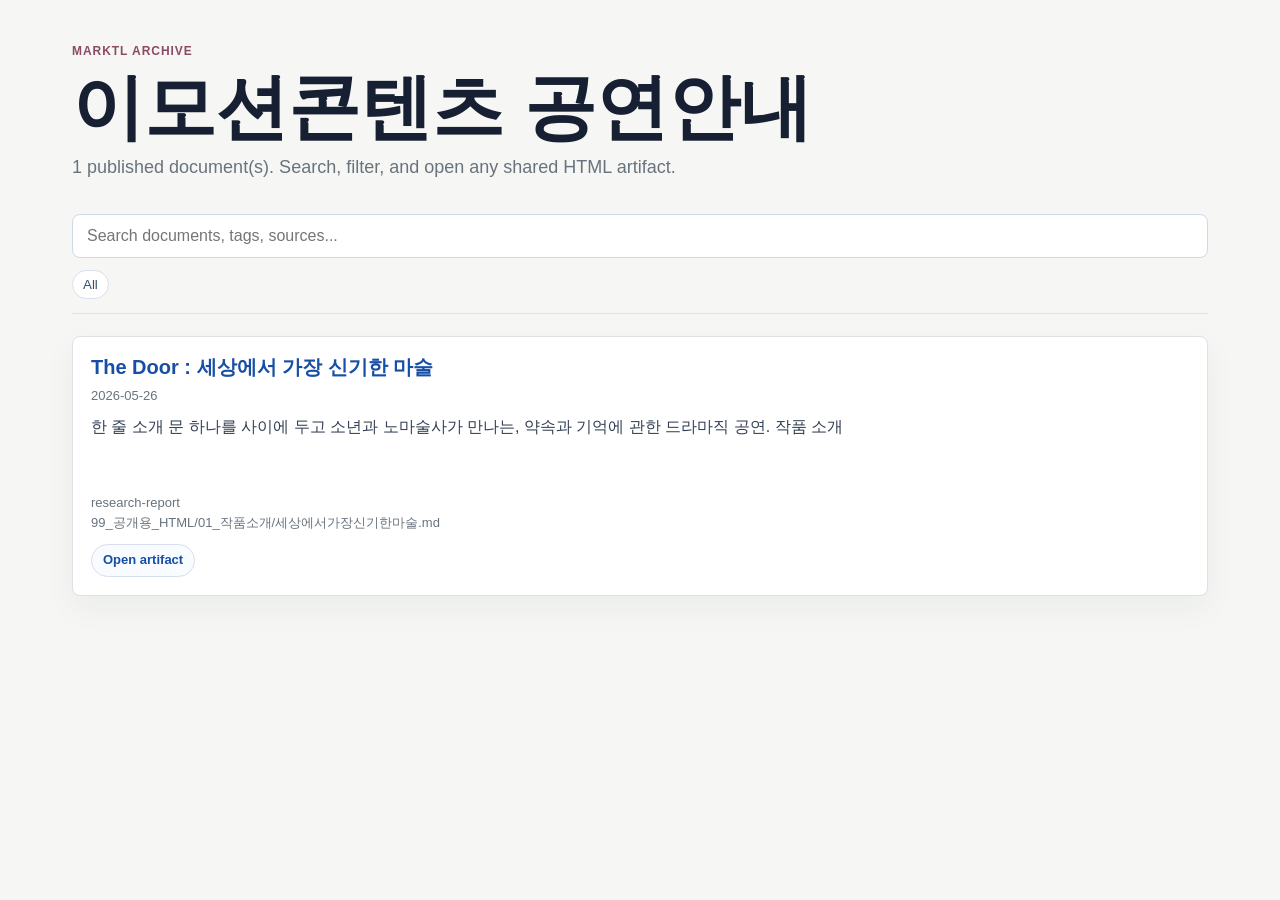
==== index.html @ 520c9d27 "Publish MarkTL export index.html" ====
<!doctype html>
<html lang="en">
<head>
<meta charset="utf-8">
<meta name="viewport" content="width=device-width, initial-scale=1">
<title>이모션콘텐츠 공연안내</title>
<style>
*{box-sizing:border-box}
body{font-family:-apple-system,BlinkMacSystemFont,"Segoe UI",sans-serif;margin:0;background:#f6f7f4;color:#172033;overflow-x:hidden}
main{max-width:1180px;margin:0 auto;padding:44px 22px 72px}
.hero{display:grid;gap:14px;margin-bottom:22px}.eyebrow{color:#8a4b64;font-weight:800;text-transform:uppercase;font-size:12px;letter-spacing:.08em}
h1{font-size:clamp(34px,6vw,72px);line-height:.98;margin:0;overflow-wrap:anywhere}.meta{color:#68737d;margin:0;font-size:18px}
.toolbar{position:sticky;top:0;z-index:2;display:grid;gap:12px;background:rgba(246,247,244,.94);backdrop-filter:blur(12px);border-bottom:1px solid #dde2e6;padding:14px 0;margin-bottom:22px}
.toolbar input{width:100%;border:1px solid #cfd8e5;border-radius:8px;padding:12px 14px;font-size:16px;background:#fff;color:#172033}
.tagbar{display:flex;flex-wrap:wrap;gap:8px;max-height:96px;overflow:auto}.tagbar button,.tags button{border:1px solid #d6dfeb;background:#fff;color:#33506d;border-radius:999px;padding:6px 10px;cursor:pointer;max-width:100%;overflow:hidden;text-overflow:ellipsis;white-space:nowrap}.tagbar button.active,.tags button:hover{background:#174ea6;color:#fff}
.grid{display:grid;grid-template-columns:repeat(auto-fit,minmax(min(320px,100%),1fr));gap:16px;align-items:stretch}
.item{display:flex;min-width:0;min-height:260px;flex-direction:column;gap:12px;background:#fff;border:1px solid #dde2e6;border-radius:8px;padding:18px;box-shadow:0 12px 32px rgba(23,32,51,.05);overflow:hidden}
.item-top{display:grid;gap:8px}.item a{color:#174ea6;font-size:20px;font-weight:800;line-height:1.25;text-decoration:none;overflow-wrap:anywhere}.item a:hover{text-decoration:underline}
.item-top span,.item-meta{color:#68737d;font-size:13px}.item p{color:#344054;line-height:1.55;margin:0;display:-webkit-box;-webkit-line-clamp:4;-webkit-box-orient:vertical;overflow:hidden;overflow-wrap:anywhere}.item-meta{display:grid;gap:4px;margin-top:auto;overflow-wrap:anywhere}.tags{display:flex;flex-wrap:wrap;gap:6px;max-height:78px;overflow:hidden}
.open-link{align-self:flex-start;border:1px solid #d6dfeb;border-radius:999px;padding:7px 11px;background:#f8fbff;font-size:13px!important;font-weight:800!important}
.empty{background:#fff;border:1px dashed #cfd8e5;border-radius:8px;padding:24px;color:#68737d}
@media(max-width:640px){main{padding:28px 14px 56px}.toolbar{position:static}.item{min-height:auto}}
</style>
</head>
<body><main>
<section class="hero"><div class="eyebrow">MarkTL Archive</div><h1>이모션콘텐츠 공연안내</h1><p class="meta"><span id="count">1</span> published document(s). Search, filter, and open any shared HTML artifact.</p></section>
<section class="toolbar" aria-label="Archive controls"><input id="search" type="search" placeholder="Search documents, tags, sources..." aria-label="Search documents"><div class="tagbar"><button type="button" data-tag="">All</button></div></section>
<section class="grid" id="items"><article class="item" data-search="the door : 세상에서 가장 신기한 마술 세상에서가장신기한마술 한 줄 소개 문 하나를 사이에 두고 소년과 노마술사가 만나는, 약속과 기억에 관한 드라마직 공연. 작품 소개 99_공개용_html/01_작품소개/세상에서가장신기한마술.md research-report" data-tags="">
<div class="item-top"><a href="https://showartist.github.io/emotioncontents-pages/ (/s/w2xf23/">The Door : 세상에서 가장 신기한 마술</a><span>2026-05-26</span></div>
<p>한 줄 소개 문 하나를 사이에 두고 소년과 노마술사가 만나는, 약속과 기억에 관한 드라마직 공연. 작품 소개</p>
<div class="item-meta"><span>research-report</span><span>99_공개용_HTML/01_작품소개/세상에서가장신기한마술.md</span></div>

<a class="open-link" href="https://showartist.github.io/emotioncontents-pages/ (/s/w2xf23/">Open artifact</a>
</article></section>
</main>
<script>
const search = document.getElementById('search');
const count = document.getElementById('count');
const cards = [...document.querySelectorAll('.item')];
let activeTag = '';
function applyFilters(){
  const query = (search.value || '').trim().toLowerCase();
  let visible = 0;
  for (const card of cards) {
    const matchesQuery = !query || card.dataset.search.includes(query);
    const matchesTag = !activeTag || (' ' + card.dataset.tags + ' ').includes(' ' + activeTag + ' ');
    const show = matchesQuery && matchesTag;
    card.hidden = !show;
    if (show) visible++;
  }
  count.textContent = String(visible);
}
document.querySelectorAll('[data-tag]').forEach((button) => {
  button.addEventListener('click', () => {
    activeTag = button.dataset.tag || '';
    document.querySelectorAll('.tagbar [data-tag]').forEach((node) => node.classList.toggle('active', node.dataset.tag === activeTag));
    applyFilters();
  });
});
search.addEventListener('input', applyFilters);
applyFilters();
</script>
</body>
</html>
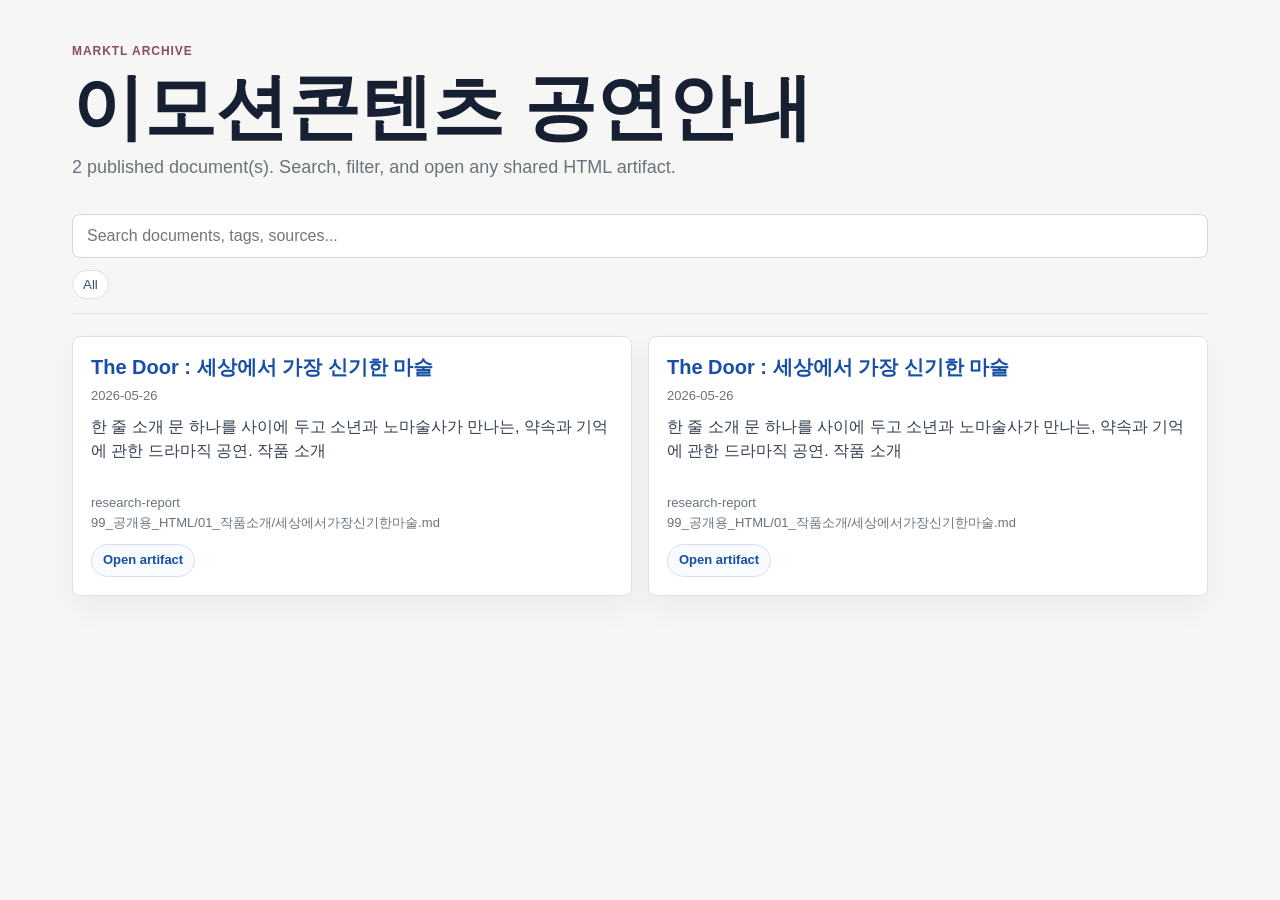
==== commit fa8b4328: "Publish MarkTL export index.html" ====
--- a/index.html
+++ b/index.html
@@ -23,9 +23,16 @@
 </style>
 </head>
 <body><main>
-<section class="hero"><div class="eyebrow">MarkTL Archive</div><h1>이모션콘텐츠 공연안내</h1><p class="meta"><span id="count">1</span> published document(s). Search, filter, and open any shared HTML artifact.</p></section>
+<section class="hero"><div class="eyebrow">MarkTL Archive</div><h1>이모션콘텐츠 공연안내</h1><p class="meta"><span id="count">2</span> published document(s). Search, filter, and open any shared HTML artifact.</p></section>
 <section class="toolbar" aria-label="Archive controls"><input id="search" type="search" placeholder="Search documents, tags, sources..." aria-label="Search documents"><div class="tagbar"><button type="button" data-tag="">All</button></div></section>
 <section class="grid" id="items"><article class="item" data-search="the door : 세상에서 가장 신기한 마술 세상에서가장신기한마술 한 줄 소개 문 하나를 사이에 두고 소년과 노마술사가 만나는, 약속과 기억에 관한 드라마직 공연. 작품 소개 99_공개용_html/01_작품소개/세상에서가장신기한마술.md research-report" data-tags="">
+<div class="item-top"><a href="https://showartist.github.io/emotioncontents-pages/ (/s/w2xf23/">The Door : 세상에서 가장 신기한 마술</a><span>2026-05-26</span></div>
+<p>한 줄 소개 문 하나를 사이에 두고 소년과 노마술사가 만나는, 약속과 기억에 관한 드라마직 공연. 작품 소개</p>
+<div class="item-meta"><span>research-report</span><span>99_공개용_HTML/01_작품소개/세상에서가장신기한마술.md</span></div>
+
+<a class="open-link" href="https://showartist.github.io/emotioncontents-pages/ (/s/w2xf23/">Open artifact</a>
+</article>
+<article class="item" data-search="the door : 세상에서 가장 신기한 마술 ì¸ìììê°ì¥ì ê¸°íë§ì  한 줄 소개 문 하나를 사이에 두고 소년과 노마술사가 만나는, 약속과 기억에 관한 드라마직 공연. 작품 소개 99_공개용_html/01_작품소개/세상에서가장신기한마술.md research-report" data-tags="">
 <div class="item-top"><a href="https://showartist.github.io/emotioncontents-pages/ (/s/w2xf23/">The Door : 세상에서 가장 신기한 마술</a><span>2026-05-26</span></div>
 <p>한 줄 소개 문 하나를 사이에 두고 소년과 노마술사가 만나는, 약속과 기억에 관한 드라마직 공연. 작품 소개</p>
 <div class="item-meta"><span>research-report</span><span>99_공개용_HTML/01_작품소개/세상에서가장신기한마술.md</span></div>
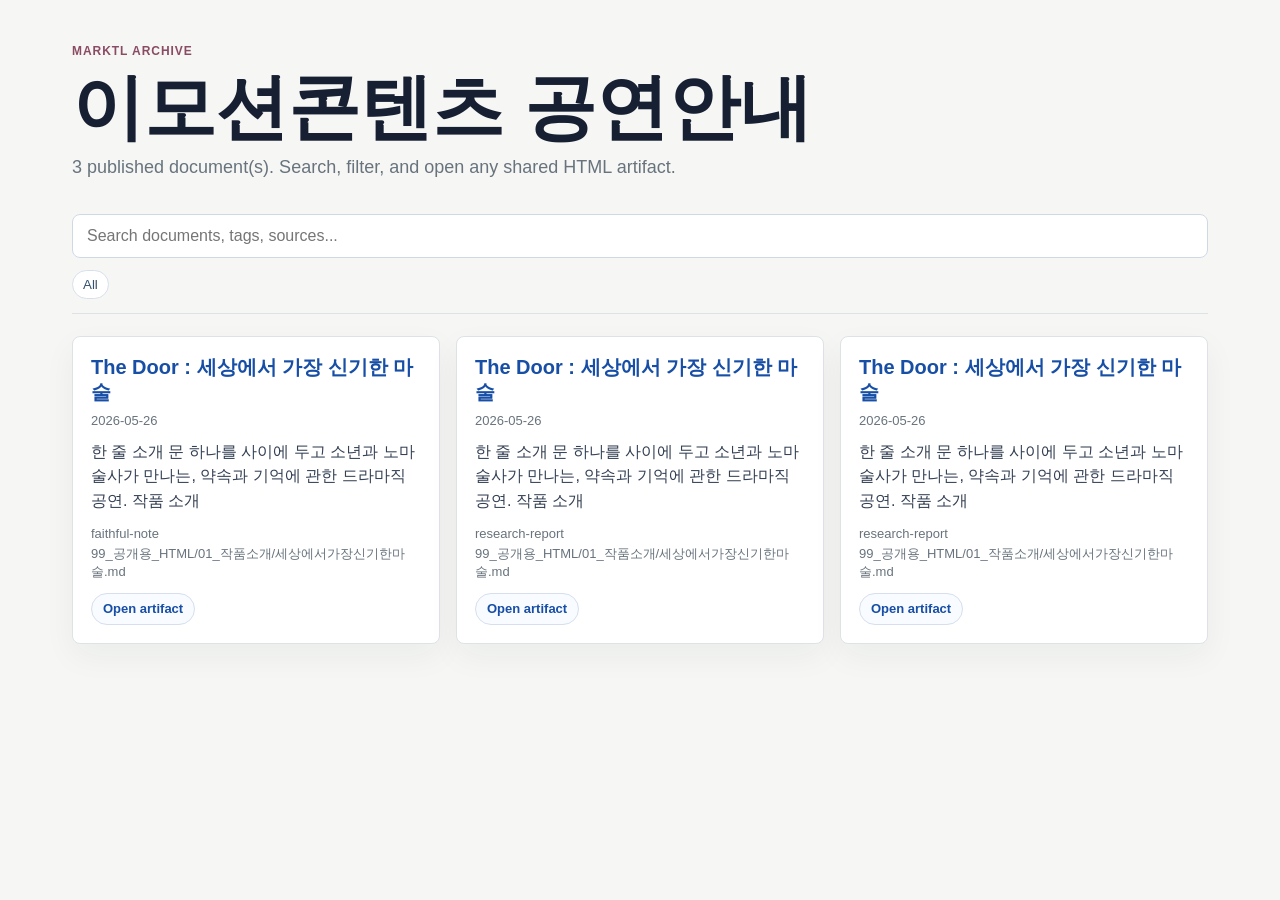
==== commit 10f5f57c: "Publish MarkTL export index.html" ====
--- a/index.html
+++ b/index.html
@@ -23,16 +23,23 @@
 </style>
 </head>
 <body><main>
-<section class="hero"><div class="eyebrow">MarkTL Archive</div><h1>이모션콘텐츠 공연안내</h1><p class="meta"><span id="count">2</span> published document(s). Search, filter, and open any shared HTML artifact.</p></section>
+<section class="hero"><div class="eyebrow">MarkTL Archive</div><h1>이모션콘텐츠 공연안내</h1><p class="meta"><span id="count">3</span> published document(s). Search, filter, and open any shared HTML artifact.</p></section>
 <section class="toolbar" aria-label="Archive controls"><input id="search" type="search" placeholder="Search documents, tags, sources..." aria-label="Search documents"><div class="tagbar"><button type="button" data-tag="">All</button></div></section>
-<section class="grid" id="items"><article class="item" data-search="the door : 세상에서 가장 신기한 마술 세상에서가장신기한마술 한 줄 소개 문 하나를 사이에 두고 소년과 노마술사가 만나는, 약속과 기억에 관한 드라마직 공연. 작품 소개 99_공개용_html/01_작품소개/세상에서가장신기한마술.md research-report" data-tags="">
+<section class="grid" id="items"><article class="item" data-search="the door : 세상에서 가장 신기한 마술 세상에서가장신기한마술 한 줄 소개 문 하나를 사이에 두고 소년과 노마술사가 만나는, 약속과 기억에 관한 드라마직 공연. 작품 소개 99_공개용_html/01_작품소개/세상에서가장신기한마술.md faithful-note" data-tags="">
+<div class="item-top"><a href="https://showartist.github.io/emotioncontents-pages/s/w2xf23/">The Door : 세상에서 가장 신기한 마술</a><span>2026-05-26</span></div>
+<p>한 줄 소개 문 하나를 사이에 두고 소년과 노마술사가 만나는, 약속과 기억에 관한 드라마직 공연. 작품 소개</p>
+<div class="item-meta"><span>faithful-note</span><span>99_공개용_HTML/01_작품소개/세상에서가장신기한마술.md</span></div>
+
+<a class="open-link" href="https://showartist.github.io/emotioncontents-pages/s/w2xf23/">Open artifact</a>
+</article>
+<article class="item" data-search="the door : 세상에서 가장 신기한 마술 ì¸ìììê°ì¥ì ê¸°íë§ì  한 줄 소개 문 하나를 사이에 두고 소년과 노마술사가 만나는, 약속과 기억에 관한 드라마직 공연. 작품 소개 99_공개용_html/01_작품소개/세상에서가장신기한마술.md research-report" data-tags="">
 <div class="item-top"><a href="https://showartist.github.io/emotioncontents-pages/ (/s/w2xf23/">The Door : 세상에서 가장 신기한 마술</a><span>2026-05-26</span></div>
 <p>한 줄 소개 문 하나를 사이에 두고 소년과 노마술사가 만나는, 약속과 기억에 관한 드라마직 공연. 작품 소개</p>
 <div class="item-meta"><span>research-report</span><span>99_공개용_HTML/01_작품소개/세상에서가장신기한마술.md</span></div>
 
 <a class="open-link" href="https://showartist.github.io/emotioncontents-pages/ (/s/w2xf23/">Open artifact</a>
 </article>
-<article class="item" data-search="the door : 세상에서 가장 신기한 마술 ì¸ìììê°ì¥ì ê¸°íë§ì  한 줄 소개 문 하나를 사이에 두고 소년과 노마술사가 만나는, 약속과 기억에 관한 드라마직 공연. 작품 소개 99_공개용_html/01_작품소개/세상에서가장신기한마술.md research-report" data-tags="">
+<article class="item" data-search="the door : 세상에서 가장 신기한 마술 ã¬ââ¸ã¬ââã¬ââã¬ââãªâ°âã¬ââ¥ã¬ââ ãªâ¸â°ã­ââã«â§âã¬ââ  한 줄 소개 문 하나를 사이에 두고 소년과 노마술사가 만나는, 약속과 기억에 관한 드라마직 공연. 작품 소개 99_공개용_html/01_작품소개/세상에서가장신기한마술.md research-report" data-tags="">
 <div class="item-top"><a href="https://showartist.github.io/emotioncontents-pages/ (/s/w2xf23/">The Door : 세상에서 가장 신기한 마술</a><span>2026-05-26</span></div>
 <p>한 줄 소개 문 하나를 사이에 두고 소년과 노마술사가 만나는, 약속과 기억에 관한 드라마직 공연. 작품 소개</p>
 <div class="item-meta"><span>research-report</span><span>99_공개용_HTML/01_작품소개/세상에서가장신기한마술.md</span></div>
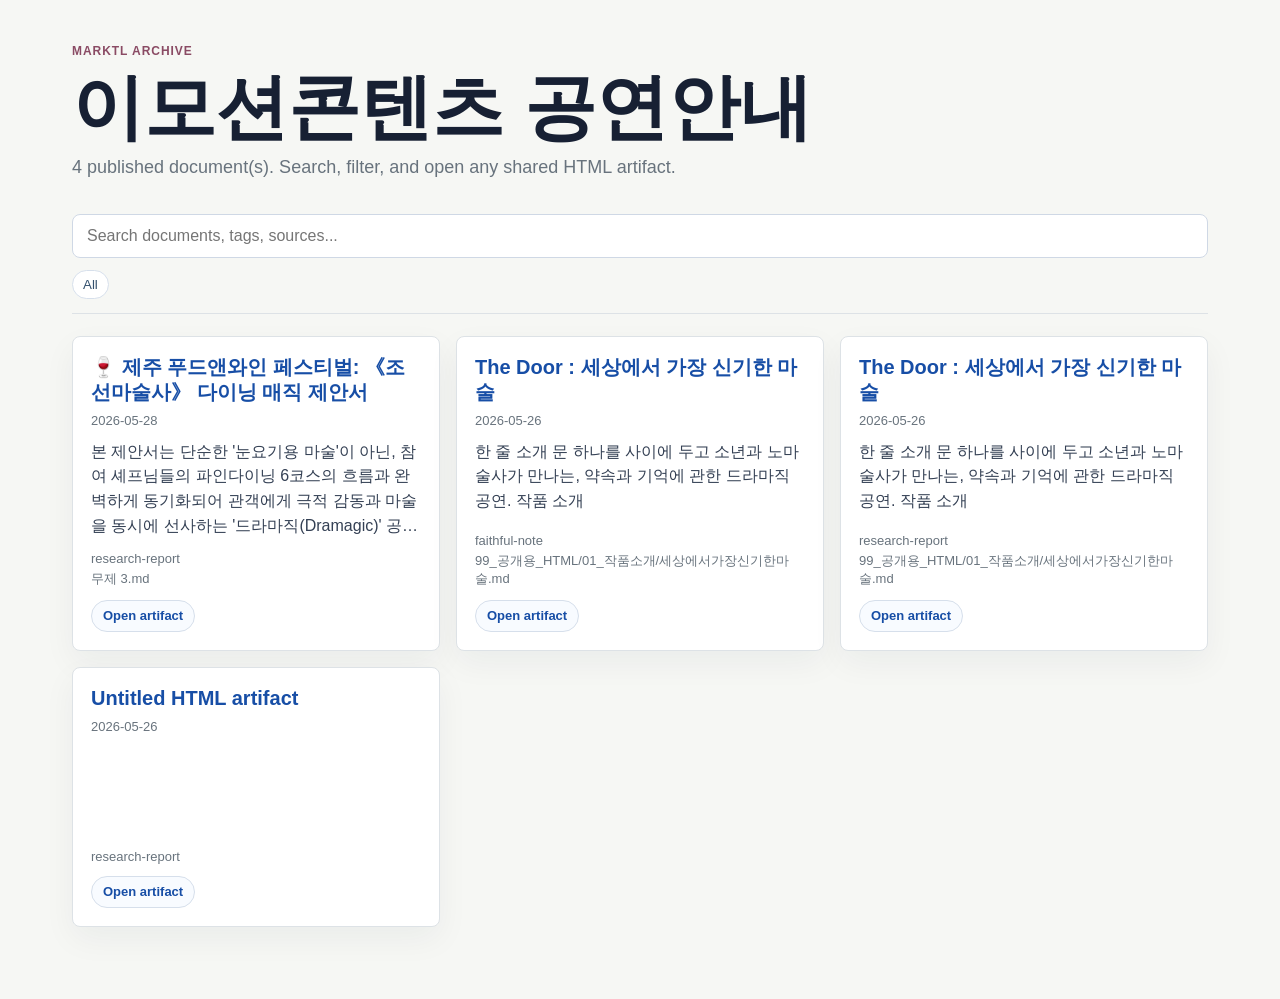
==== commit 1880141b: "Publish MarkTL export index.html" ====
--- a/index.html
+++ b/index.html
@@ -23,26 +23,33 @@
 </style>
 </head>
 <body><main>
-<section class="hero"><div class="eyebrow">MarkTL Archive</div><h1>이모션콘텐츠 공연안내</h1><p class="meta"><span id="count">3</span> published document(s). Search, filter, and open any shared HTML artifact.</p></section>
+<section class="hero"><div class="eyebrow">MarkTL Archive</div><h1>이모션콘텐츠 공연안내</h1><p class="meta"><span id="count">4</span> published document(s). Search, filter, and open any shared HTML artifact.</p></section>
 <section class="toolbar" aria-label="Archive controls"><input id="search" type="search" placeholder="Search documents, tags, sources..." aria-label="Search documents"><div class="tagbar"><button type="button" data-tag="">All</button></div></section>
-<section class="grid" id="items"><article class="item" data-search="the door : 세상에서 가장 신기한 마술 세상에서가장신기한마술 한 줄 소개 문 하나를 사이에 두고 소년과 노마술사가 만나는, 약속과 기억에 관한 드라마직 공연. 작품 소개 99_공개용_html/01_작품소개/세상에서가장신기한마술.md faithful-note" data-tags="">
+<section class="grid" id="items"><article class="item" data-search="🍷 제주 푸드앤와인 페스티벌: 《조선마술사》 다이닝 매직 제안서 무제-3 본 제안서는 단순한 &#39;눈요기용 마술&#39;이 아닌, 참여 셰프님들의 파인다이닝 6코스의 흐름과 완벽하게 동기화되어 관객에게 극적 감동과 마술을 동시에 선사하는 &#39;드라마직(dramagic)&#39; 공연 기획안입니다. 1. 기획 의도: 식사를 방해하지 않는 완벽한 서사 구조 고급 다이닝 행사에서 마술 공연은 자칫 식사의 흐름을 끊거나 무제 3.md research-report" data-tags="">
+<div class="item-top"><a href="https://showartist.github.io/emotioncontents-pages/s/qbv37t/">🍷 제주 푸드앤와인 페스티벌: 《조선마술사》 다이닝 매직 제안서</a><span>2026-05-28</span></div>
+<p>본 제안서는 단순한 &#39;눈요기용 마술&#39;이 아닌, 참여 셰프님들의 파인다이닝 6코스의 흐름과 완벽하게 동기화되어 관객에게 극적 감동과 마술을 동시에 선사하는 &#39;드라마직(Dramagic)&#39; 공연 기획안입니다. 1. 기획 의도: 식사를 방해하지 않는 완벽한 서사 구조 고급 다이닝 행사에서 마술 공연은 자칫 식사의 흐름을 끊거나</p>
+<div class="item-meta"><span>research-report</span><span>무제 3.md</span></div>
+
+<a class="open-link" href="https://showartist.github.io/emotioncontents-pages/s/qbv37t/">Open artifact</a>
+</article>
+<article class="item" data-search="the door : 세상에서 가장 신기한 마술 ì¸ìììê°ì¥ì ê¸°íë§ì  한 줄 소개 문 하나를 사이에 두고 소년과 노마술사가 만나는, 약속과 기억에 관한 드라마직 공연. 작품 소개 99_공개용_html/01_작품소개/세상에서가장신기한마술.md faithful-note" data-tags="">
 <div class="item-top"><a href="https://showartist.github.io/emotioncontents-pages/s/w2xf23/">The Door : 세상에서 가장 신기한 마술</a><span>2026-05-26</span></div>
 <p>한 줄 소개 문 하나를 사이에 두고 소년과 노마술사가 만나는, 약속과 기억에 관한 드라마직 공연. 작품 소개</p>
 <div class="item-meta"><span>faithful-note</span><span>99_공개용_HTML/01_작품소개/세상에서가장신기한마술.md</span></div>
 
 <a class="open-link" href="https://showartist.github.io/emotioncontents-pages/s/w2xf23/">Open artifact</a>
 </article>
-<article class="item" data-search="the door : 세상에서 가장 신기한 마술 ì¸ìììê°ì¥ì ê¸°íë§ì  한 줄 소개 문 하나를 사이에 두고 소년과 노마술사가 만나는, 약속과 기억에 관한 드라마직 공연. 작품 소개 99_공개용_html/01_작품소개/세상에서가장신기한마술.md research-report" data-tags="">
+<article class="item" data-search="the door : 세상에서 가장 신기한 마술 ã¬ââ¸ã¬ââã¬ââã¬ââãªâ°âã¬ââ¥ã¬ââ ãªâ¸â°ã­ââã«â§âã¬ââ  한 줄 소개 문 하나를 사이에 두고 소년과 노마술사가 만나는, 약속과 기억에 관한 드라마직 공연. 작품 소개 99_공개용_html/01_작품소개/세상에서가장신기한마술.md research-report" data-tags="">
 <div class="item-top"><a href="https://showartist.github.io/emotioncontents-pages/ (/s/w2xf23/">The Door : 세상에서 가장 신기한 마술</a><span>2026-05-26</span></div>
 <p>한 줄 소개 문 하나를 사이에 두고 소년과 노마술사가 만나는, 약속과 기억에 관한 드라마직 공연. 작품 소개</p>
 <div class="item-meta"><span>research-report</span><span>99_공개용_HTML/01_작품소개/세상에서가장신기한마술.md</span></div>
 
 <a class="open-link" href="https://showartist.github.io/emotioncontents-pages/ (/s/w2xf23/">Open artifact</a>
 </article>
-<article class="item" data-search="the door : 세상에서 가장 신기한 마술 ã¬ââ¸ã¬ââã¬ââã¬ââãªâ°âã¬ââ¥ã¬ââ ãªâ¸â°ã­ââã«â§âã¬ââ  한 줄 소개 문 하나를 사이에 두고 소년과 노마술사가 만나는, 약속과 기억에 관한 드라마직 공연. 작품 소개 99_공개용_html/01_작품소개/세상에서가장신기한마술.md research-report" data-tags="">
-<div class="item-top"><a href="https://showartist.github.io/emotioncontents-pages/ (/s/w2xf23/">The Door : 세상에서 가장 신기한 마술</a><span>2026-05-26</span></div>
-<p>한 줄 소개 문 하나를 사이에 두고 소년과 노마술사가 만나는, 약속과 기억에 관한 드라마직 공연. 작품 소개</p>
-<div class="item-meta"><span>research-report</span><span>99_공개용_HTML/01_작품소개/세상에서가장신기한마술.md</span></div>
+<article class="item" data-search="untitled html artifact ãâ¬ãâãâ¸ãâ¬ãâãâãâ¬ãâãâãâ¬ãâãâãâªãâ°ãâãâ¬ãâãâ¥ãâ¬ãâãâ ãâªãâ¸ãâ°ãâ­ãâãâãâ«ãâ§ãâãâ¬ãâãâ  research-report" data-tags="">
+<div class="item-top"><a href="https://showartist.github.io/emotioncontents-pages/ (/s/w2xf23/">Untitled HTML artifact</a><span>2026-05-26</span></div>
+
+<div class="item-meta"><span>research-report</span></div>
 
 <a class="open-link" href="https://showartist.github.io/emotioncontents-pages/ (/s/w2xf23/">Open artifact</a>
 </article></section>
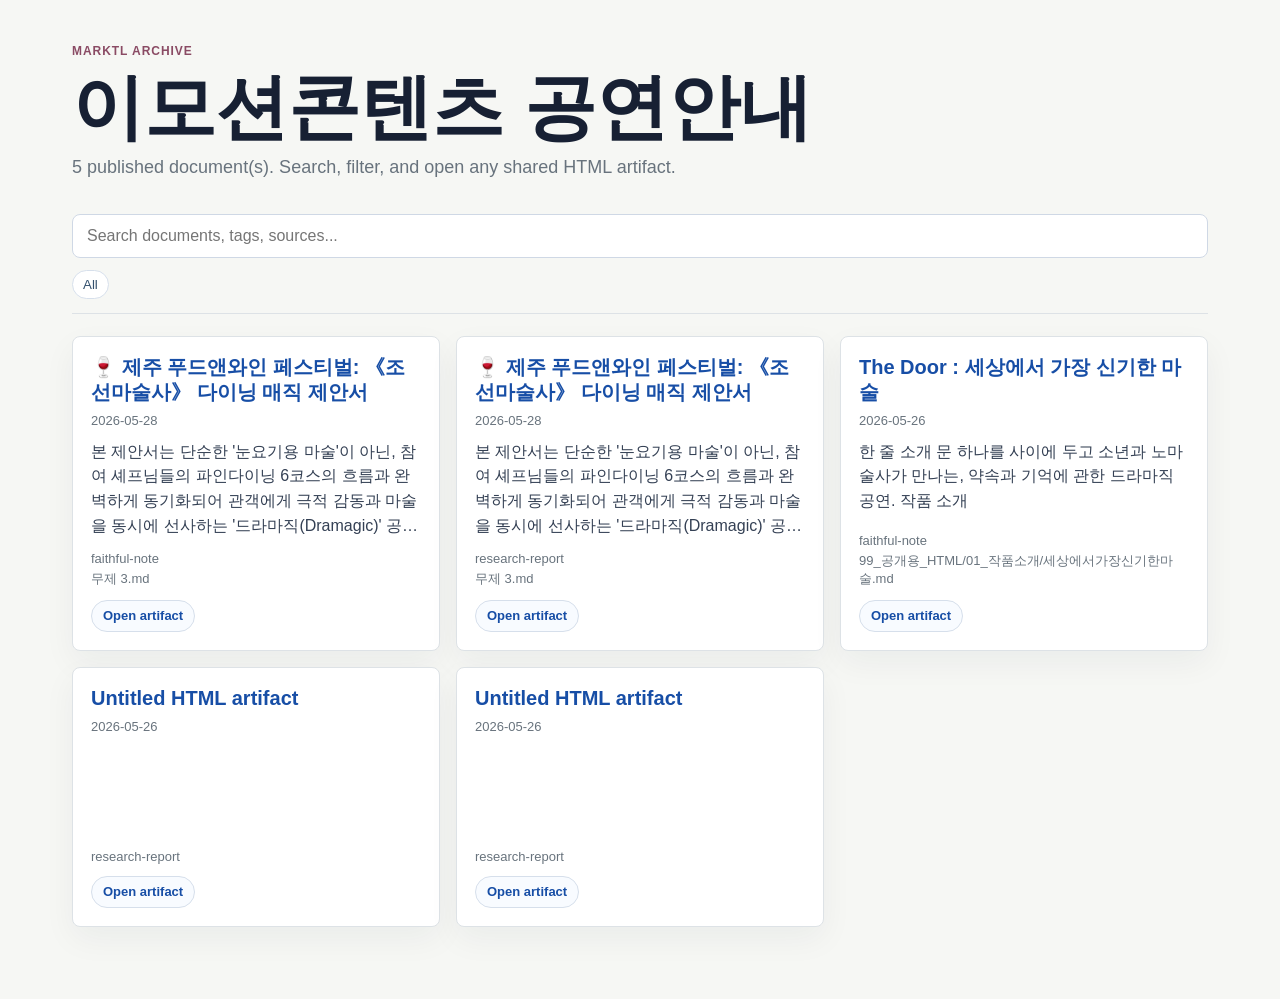
==== commit 4116c2b7: "Publish MarkTL export index.html" ====
--- a/index.html
+++ b/index.html
@@ -23,30 +23,37 @@
 </style>
 </head>
 <body><main>
-<section class="hero"><div class="eyebrow">MarkTL Archive</div><h1>이모션콘텐츠 공연안내</h1><p class="meta"><span id="count">4</span> published document(s). Search, filter, and open any shared HTML artifact.</p></section>
+<section class="hero"><div class="eyebrow">MarkTL Archive</div><h1>이모션콘텐츠 공연안내</h1><p class="meta"><span id="count">5</span> published document(s). Search, filter, and open any shared HTML artifact.</p></section>
 <section class="toolbar" aria-label="Archive controls"><input id="search" type="search" placeholder="Search documents, tags, sources..." aria-label="Search documents"><div class="tagbar"><button type="button" data-tag="">All</button></div></section>
-<section class="grid" id="items"><article class="item" data-search="🍷 제주 푸드앤와인 페스티벌: 《조선마술사》 다이닝 매직 제안서 무제-3 본 제안서는 단순한 &#39;눈요기용 마술&#39;이 아닌, 참여 셰프님들의 파인다이닝 6코스의 흐름과 완벽하게 동기화되어 관객에게 극적 감동과 마술을 동시에 선사하는 &#39;드라마직(dramagic)&#39; 공연 기획안입니다. 1. 기획 의도: 식사를 방해하지 않는 완벽한 서사 구조 고급 다이닝 행사에서 마술 공연은 자칫 식사의 흐름을 끊거나 무제 3.md research-report" data-tags="">
+<section class="grid" id="items"><article class="item" data-search="🍷 제주 푸드앤와인 페스티벌: 《조선마술사》 다이닝 매직 제안서 무제-3 본 제안서는 단순한 &#39;눈요기용 마술&#39;이 아닌, 참여 셰프님들의 파인다이닝 6코스의 흐름과 완벽하게 동기화되어 관객에게 극적 감동과 마술을 동시에 선사하는 &#39;드라마직(dramagic)&#39; 공연 기획안입니다. 1. 기획 의도: 식사를 방해하지 않는 완벽한 서사 구조 고급 다이닝 행사에서 마술 공연은 자칫 식사의 흐름을 끊거나 무제 3.md faithful-note" data-tags="">
+<div class="item-top"><a href="https://showartist.github.io/emotioncontents-pages/s/qbv37t/">🍷 제주 푸드앤와인 페스티벌: 《조선마술사》 다이닝 매직 제안서</a><span>2026-05-28</span></div>
+<p>본 제안서는 단순한 &#39;눈요기용 마술&#39;이 아닌, 참여 셰프님들의 파인다이닝 6코스의 흐름과 완벽하게 동기화되어 관객에게 극적 감동과 마술을 동시에 선사하는 &#39;드라마직(Dramagic)&#39; 공연 기획안입니다. 1. 기획 의도: 식사를 방해하지 않는 완벽한 서사 구조 고급 다이닝 행사에서 마술 공연은 자칫 식사의 흐름을 끊거나</p>
+<div class="item-meta"><span>faithful-note</span><span>무제 3.md</span></div>
+
+<a class="open-link" href="https://showartist.github.io/emotioncontents-pages/s/qbv37t/">Open artifact</a>
+</article>
+<article class="item" data-search="🍷 제주 푸드앤와인 페스티벌: 《조선마술사》 다이닝 매직 제안서 ë¬´ì -3 본 제안서는 단순한 &#39;눈요기용 마술&#39;이 아닌, 참여 셰프님들의 파인다이닝 6코스의 흐름과 완벽하게 동기화되어 관객에게 극적 감동과 마술을 동시에 선사하는 &#39;드라마직(dramagic)&#39; 공연 기획안입니다. 1. 기획 의도: 식사를 방해하지 않는 완벽한 서사 구조 고급 다이닝 행사에서 마술 공연은 자칫 식사의 흐름을 끊거나 무제 3.md research-report" data-tags="">
 <div class="item-top"><a href="https://showartist.github.io/emotioncontents-pages/s/qbv37t/">🍷 제주 푸드앤와인 페스티벌: 《조선마술사》 다이닝 매직 제안서</a><span>2026-05-28</span></div>
 <p>본 제안서는 단순한 &#39;눈요기용 마술&#39;이 아닌, 참여 셰프님들의 파인다이닝 6코스의 흐름과 완벽하게 동기화되어 관객에게 극적 감동과 마술을 동시에 선사하는 &#39;드라마직(Dramagic)&#39; 공연 기획안입니다. 1. 기획 의도: 식사를 방해하지 않는 완벽한 서사 구조 고급 다이닝 행사에서 마술 공연은 자칫 식사의 흐름을 끊거나</p>
 <div class="item-meta"><span>research-report</span><span>무제 3.md</span></div>
 
 <a class="open-link" href="https://showartist.github.io/emotioncontents-pages/s/qbv37t/">Open artifact</a>
 </article>
-<article class="item" data-search="the door : 세상에서 가장 신기한 마술 ì¸ìììê°ì¥ì ê¸°íë§ì  한 줄 소개 문 하나를 사이에 두고 소년과 노마술사가 만나는, 약속과 기억에 관한 드라마직 공연. 작품 소개 99_공개용_html/01_작품소개/세상에서가장신기한마술.md faithful-note" data-tags="">
+<article class="item" data-search="the door : 세상에서 가장 신기한 마술 ã¬ââ¸ã¬ââã¬ââã¬ââãªâ°âã¬ââ¥ã¬ââ ãªâ¸â°ã­ââã«â§âã¬ââ  한 줄 소개 문 하나를 사이에 두고 소년과 노마술사가 만나는, 약속과 기억에 관한 드라마직 공연. 작품 소개 99_공개용_html/01_작품소개/세상에서가장신기한마술.md faithful-note" data-tags="">
 <div class="item-top"><a href="https://showartist.github.io/emotioncontents-pages/s/w2xf23/">The Door : 세상에서 가장 신기한 마술</a><span>2026-05-26</span></div>
 <p>한 줄 소개 문 하나를 사이에 두고 소년과 노마술사가 만나는, 약속과 기억에 관한 드라마직 공연. 작품 소개</p>
 <div class="item-meta"><span>faithful-note</span><span>99_공개용_HTML/01_작품소개/세상에서가장신기한마술.md</span></div>
 
 <a class="open-link" href="https://showartist.github.io/emotioncontents-pages/s/w2xf23/">Open artifact</a>
 </article>
-<article class="item" data-search="the door : 세상에서 가장 신기한 마술 ã¬ââ¸ã¬ââã¬ââã¬ââãªâ°âã¬ââ¥ã¬ââ ãªâ¸â°ã­ââã«â§âã¬ââ  한 줄 소개 문 하나를 사이에 두고 소년과 노마술사가 만나는, 약속과 기억에 관한 드라마직 공연. 작품 소개 99_공개용_html/01_작품소개/세상에서가장신기한마술.md research-report" data-tags="">
-<div class="item-top"><a href="https://showartist.github.io/emotioncontents-pages/ (/s/w2xf23/">The Door : 세상에서 가장 신기한 마술</a><span>2026-05-26</span></div>
-<p>한 줄 소개 문 하나를 사이에 두고 소년과 노마술사가 만나는, 약속과 기억에 관한 드라마직 공연. 작품 소개</p>
-<div class="item-meta"><span>research-report</span><span>99_공개용_HTML/01_작품소개/세상에서가장신기한마술.md</span></div>
+<article class="item" data-search="untitled html artifact ãâ¬ãâãâ¸ãâ¬ãâãâãâ¬ãâãâãâ¬ãâãâãâªãâ°ãâãâ¬ãâãâ¥ãâ¬ãâãâ ãâªãâ¸ãâ°ãâ­ãâãâãâ«ãâ§ãâãâ¬ãâãâ  research-report" data-tags="">
+<div class="item-top"><a href="https://showartist.github.io/emotioncontents-pages/ (/s/w2xf23/">Untitled HTML artifact</a><span>2026-05-26</span></div>
+
+<div class="item-meta"><span>research-report</span></div>
 
 <a class="open-link" href="https://showartist.github.io/emotioncontents-pages/ (/s/w2xf23/">Open artifact</a>
 </article>
-<article class="item" data-search="untitled html artifact ãâ¬ãâãâ¸ãâ¬ãâãâãâ¬ãâãâãâ¬ãâãâãâªãâ°ãâãâ¬ãâãâ¥ãâ¬ãâãâ ãâªãâ¸ãâ°ãâ­ãâãâãâ«ãâ§ãâãâ¬ãâãâ  research-report" data-tags="">
+<article class="item" data-search="untitled html artifact ãâãâ¬ãâãâãâãâ¸ãâãâ¬ãâãâãâãâãâãâ¬ãâãâãâãâãâãâ¬ãâãâãâãâãâãâªãâãâ°ãâãâãâãâ¬ãâãâãâãâ¥ãâãâ¬ãâãâãâãâ ãâãâªãâãâ¸ãâãâ°ãâãâ­ãâãâãâãâãâãâ«ãâãâ§ãâãâãâãâ¬ãâãâãâãâ  research-report" data-tags="">
 <div class="item-top"><a href="https://showartist.github.io/emotioncontents-pages/ (/s/w2xf23/">Untitled HTML artifact</a><span>2026-05-26</span></div>
 
 <div class="item-meta"><span>research-report</span></div>
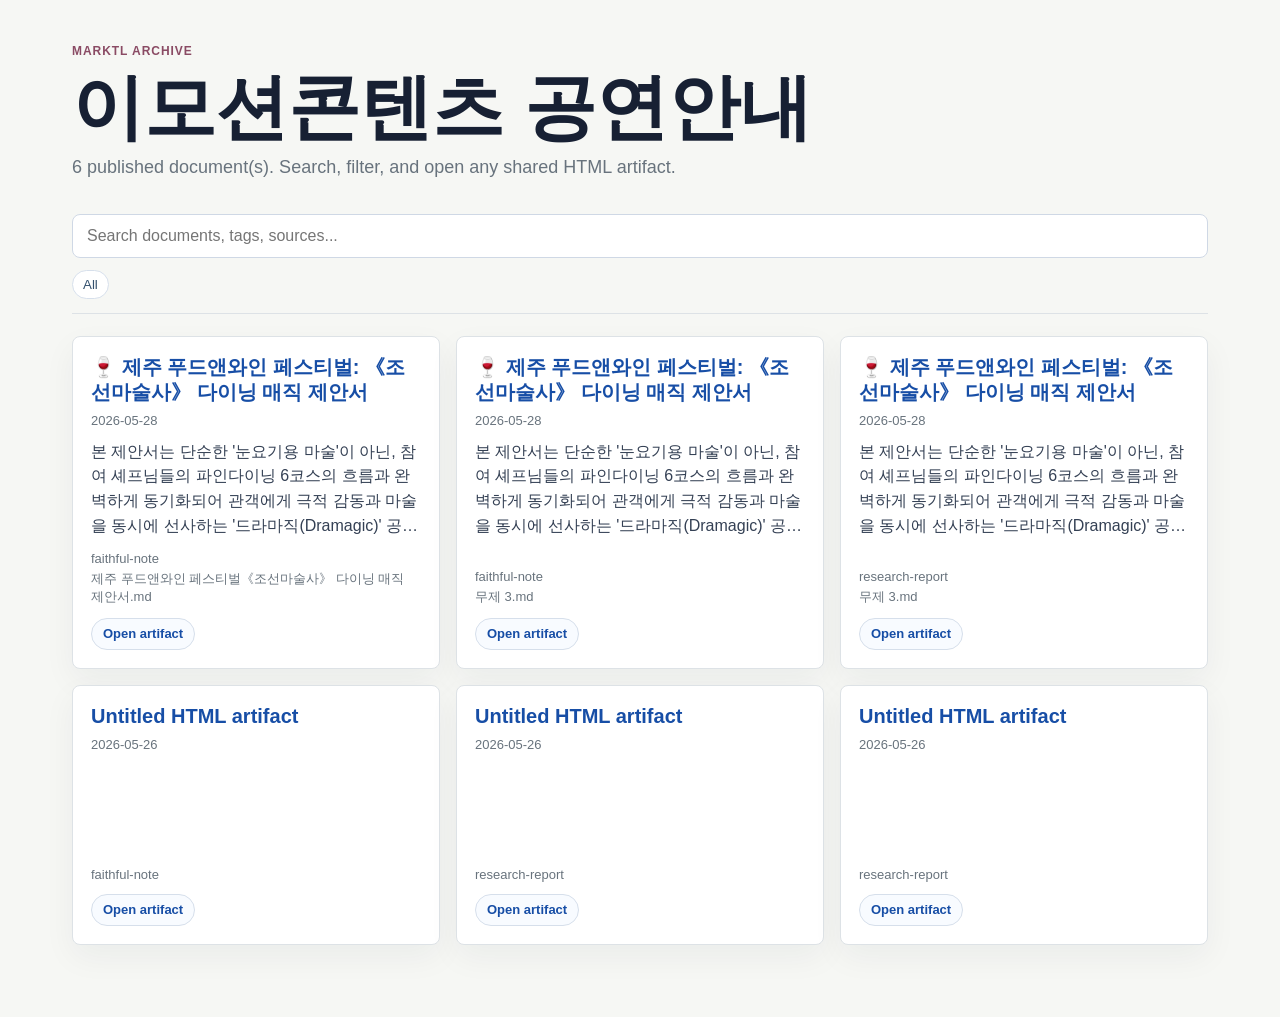
==== commit 4daef5fd: "Publish MarkTL export index.html" ====
--- a/index.html
+++ b/index.html
@@ -23,37 +23,44 @@
 </style>
 </head>
 <body><main>
-<section class="hero"><div class="eyebrow">MarkTL Archive</div><h1>이모션콘텐츠 공연안내</h1><p class="meta"><span id="count">5</span> published document(s). Search, filter, and open any shared HTML artifact.</p></section>
+<section class="hero"><div class="eyebrow">MarkTL Archive</div><h1>이모션콘텐츠 공연안내</h1><p class="meta"><span id="count">6</span> published document(s). Search, filter, and open any shared HTML artifact.</p></section>
 <section class="toolbar" aria-label="Archive controls"><input id="search" type="search" placeholder="Search documents, tags, sources..." aria-label="Search documents"><div class="tagbar"><button type="button" data-tag="">All</button></div></section>
-<section class="grid" id="items"><article class="item" data-search="🍷 제주 푸드앤와인 페스티벌: 《조선마술사》 다이닝 매직 제안서 무제-3 본 제안서는 단순한 &#39;눈요기용 마술&#39;이 아닌, 참여 셰프님들의 파인다이닝 6코스의 흐름과 완벽하게 동기화되어 관객에게 극적 감동과 마술을 동시에 선사하는 &#39;드라마직(dramagic)&#39; 공연 기획안입니다. 1. 기획 의도: 식사를 방해하지 않는 완벽한 서사 구조 고급 다이닝 행사에서 마술 공연은 자칫 식사의 흐름을 끊거나 무제 3.md faithful-note" data-tags="">
+<section class="grid" id="items"><article class="item" data-search="🍷 제주 푸드앤와인 페스티벌: 《조선마술사》 다이닝 매직 제안서 제주-푸드앤와인-페스티벌-조선마술사-다이닝-매직-제안서 본 제안서는 단순한 &#39;눈요기용 마술&#39;이 아닌, 참여 셰프님들의 파인다이닝 6코스의 흐름과 완벽하게 동기화되어 관객에게 극적 감동과 마술을 동시에 선사하는 &#39;드라마직(dramagic)&#39; 공연 기획안입니다. 1. 기획 의도: 식사를 방해하지 않는 완벽한 서사 구조 고급 다이닝 행사에서 마술 공연은 자칫 식사의 흐름을 끊거나 제주 푸드앤와인 페스티벌《조선마술사》 다이닝 매직 제안서.md faithful-note" data-tags="">
+<div class="item-top"><a href="https://showartist.github.io/emotioncontents-pages/s/1s7vsf5/">🍷 제주 푸드앤와인 페스티벌: 《조선마술사》 다이닝 매직 제안서</a><span>2026-05-28</span></div>
+<p>본 제안서는 단순한 &#39;눈요기용 마술&#39;이 아닌, 참여 셰프님들의 파인다이닝 6코스의 흐름과 완벽하게 동기화되어 관객에게 극적 감동과 마술을 동시에 선사하는 &#39;드라마직(Dramagic)&#39; 공연 기획안입니다. 1. 기획 의도: 식사를 방해하지 않는 완벽한 서사 구조 고급 다이닝 행사에서 마술 공연은 자칫 식사의 흐름을 끊거나</p>
+<div class="item-meta"><span>faithful-note</span><span>제주 푸드앤와인 페스티벌《조선마술사》 다이닝 매직 제안서.md</span></div>
+
+<a class="open-link" href="https://showartist.github.io/emotioncontents-pages/s/1s7vsf5/">Open artifact</a>
+</article>
+<article class="item" data-search="🍷 제주 푸드앤와인 페스티벌: 《조선마술사》 다이닝 매직 제안서 ë¬´ì -3 본 제안서는 단순한 &#39;눈요기용 마술&#39;이 아닌, 참여 셰프님들의 파인다이닝 6코스의 흐름과 완벽하게 동기화되어 관객에게 극적 감동과 마술을 동시에 선사하는 &#39;드라마직(dramagic)&#39; 공연 기획안입니다. 1. 기획 의도: 식사를 방해하지 않는 완벽한 서사 구조 고급 다이닝 행사에서 마술 공연은 자칫 식사의 흐름을 끊거나 무제 3.md faithful-note" data-tags="">
 <div class="item-top"><a href="https://showartist.github.io/emotioncontents-pages/s/qbv37t/">🍷 제주 푸드앤와인 페스티벌: 《조선마술사》 다이닝 매직 제안서</a><span>2026-05-28</span></div>
 <p>본 제안서는 단순한 &#39;눈요기용 마술&#39;이 아닌, 참여 셰프님들의 파인다이닝 6코스의 흐름과 완벽하게 동기화되어 관객에게 극적 감동과 마술을 동시에 선사하는 &#39;드라마직(Dramagic)&#39; 공연 기획안입니다. 1. 기획 의도: 식사를 방해하지 않는 완벽한 서사 구조 고급 다이닝 행사에서 마술 공연은 자칫 식사의 흐름을 끊거나</p>
 <div class="item-meta"><span>faithful-note</span><span>무제 3.md</span></div>
 
 <a class="open-link" href="https://showartist.github.io/emotioncontents-pages/s/qbv37t/">Open artifact</a>
 </article>
-<article class="item" data-search="🍷 제주 푸드앤와인 페스티벌: 《조선마술사》 다이닝 매직 제안서 ë¬´ì -3 본 제안서는 단순한 &#39;눈요기용 마술&#39;이 아닌, 참여 셰프님들의 파인다이닝 6코스의 흐름과 완벽하게 동기화되어 관객에게 극적 감동과 마술을 동시에 선사하는 &#39;드라마직(dramagic)&#39; 공연 기획안입니다. 1. 기획 의도: 식사를 방해하지 않는 완벽한 서사 구조 고급 다이닝 행사에서 마술 공연은 자칫 식사의 흐름을 끊거나 무제 3.md research-report" data-tags="">
+<article class="item" data-search="🍷 제주 푸드앤와인 페스티벌: 《조선마술사》 다이닝 매직 제안서 ã«â¬â´ã¬â â-3 본 제안서는 단순한 &#39;눈요기용 마술&#39;이 아닌, 참여 셰프님들의 파인다이닝 6코스의 흐름과 완벽하게 동기화되어 관객에게 극적 감동과 마술을 동시에 선사하는 &#39;드라마직(dramagic)&#39; 공연 기획안입니다. 1. 기획 의도: 식사를 방해하지 않는 완벽한 서사 구조 고급 다이닝 행사에서 마술 공연은 자칫 식사의 흐름을 끊거나 무제 3.md research-report" data-tags="">
 <div class="item-top"><a href="https://showartist.github.io/emotioncontents-pages/s/qbv37t/">🍷 제주 푸드앤와인 페스티벌: 《조선마술사》 다이닝 매직 제안서</a><span>2026-05-28</span></div>
 <p>본 제안서는 단순한 &#39;눈요기용 마술&#39;이 아닌, 참여 셰프님들의 파인다이닝 6코스의 흐름과 완벽하게 동기화되어 관객에게 극적 감동과 마술을 동시에 선사하는 &#39;드라마직(Dramagic)&#39; 공연 기획안입니다. 1. 기획 의도: 식사를 방해하지 않는 완벽한 서사 구조 고급 다이닝 행사에서 마술 공연은 자칫 식사의 흐름을 끊거나</p>
 <div class="item-meta"><span>research-report</span><span>무제 3.md</span></div>
 
 <a class="open-link" href="https://showartist.github.io/emotioncontents-pages/s/qbv37t/">Open artifact</a>
 </article>
-<article class="item" data-search="the door : 세상에서 가장 신기한 마술 ã¬ââ¸ã¬ââã¬ââã¬ââãªâ°âã¬ââ¥ã¬ââ ãªâ¸â°ã­ââã«â§âã¬ââ  한 줄 소개 문 하나를 사이에 두고 소년과 노마술사가 만나는, 약속과 기억에 관한 드라마직 공연. 작품 소개 99_공개용_html/01_작품소개/세상에서가장신기한마술.md faithful-note" data-tags="">
-<div class="item-top"><a href="https://showartist.github.io/emotioncontents-pages/s/w2xf23/">The Door : 세상에서 가장 신기한 마술</a><span>2026-05-26</span></div>
-<p>한 줄 소개 문 하나를 사이에 두고 소년과 노마술사가 만나는, 약속과 기억에 관한 드라마직 공연. 작품 소개</p>
-<div class="item-meta"><span>faithful-note</span><span>99_공개용_HTML/01_작품소개/세상에서가장신기한마술.md</span></div>
+<article class="item" data-search="untitled html artifact ãâ¬ãâãâ¸ãâ¬ãâãâãâ¬ãâãâãâ¬ãâãâãâªãâ°ãâãâ¬ãâãâ¥ãâ¬ãâãâ ãâªãâ¸ãâ°ãâ­ãâãâãâ«ãâ§ãâãâ¬ãâãâ  faithful-note" data-tags="">
+<div class="item-top"><a href="https://showartist.github.io/emotioncontents-pages/s/w2xf23/">Untitled HTML artifact</a><span>2026-05-26</span></div>
+
+<div class="item-meta"><span>faithful-note</span></div>
 
 <a class="open-link" href="https://showartist.github.io/emotioncontents-pages/s/w2xf23/">Open artifact</a>
 </article>
-<article class="item" data-search="untitled html artifact ãâ¬ãâãâ¸ãâ¬ãâãâãâ¬ãâãâãâ¬ãâãâãâªãâ°ãâãâ¬ãâãâ¥ãâ¬ãâãâ ãâªãâ¸ãâ°ãâ­ãâãâãâ«ãâ§ãâãâ¬ãâãâ  research-report" data-tags="">
+<article class="item" data-search="untitled html artifact ãâãâ¬ãâãâãâãâ¸ãâãâ¬ãâãâãâãâãâãâ¬ãâãâãâãâãâãâ¬ãâãâãâãâãâãâªãâãâ°ãâãâãâãâ¬ãâãâãâãâ¥ãâãâ¬ãâãâãâãâ ãâãâªãâãâ¸ãâãâ°ãâãâ­ãâãâãâãâãâãâ«ãâãâ§ãâãâãâãâ¬ãâãâãâãâ  research-report" data-tags="">
 <div class="item-top"><a href="https://showartist.github.io/emotioncontents-pages/ (/s/w2xf23/">Untitled HTML artifact</a><span>2026-05-26</span></div>
 
 <div class="item-meta"><span>research-report</span></div>
 
 <a class="open-link" href="https://showartist.github.io/emotioncontents-pages/ (/s/w2xf23/">Open artifact</a>
 </article>
-<article class="item" data-search="untitled html artifact ãâãâ¬ãâãâãâãâ¸ãâãâ¬ãâãâãâãâãâãâ¬ãâãâãâãâãâãâ¬ãâãâãâãâãâãâªãâãâ°ãâãâãâãâ¬ãâãâãâãâ¥ãâãâ¬ãâãâãâãâ ãâãâªãâãâ¸ãâãâ°ãâãâ­ãâãâãâãâãâãâ«ãâãâ§ãâãâãâãâ¬ãâãâãâãâ  research-report" data-tags="">
+<article class="item" data-search="untitled html artifact ãâãâãâãâ¬ãâãâãâãâãâãâãâãâ¸ãâãâãâãâ¬ãâãâãâãâãâãâãâãâãâãâãâãâ¬ãâãâãâãâãâãâãâãâãâãâãâãâ¬ãâãâãâãâãâãâãâãâãâãâãâãâªãâãâãâãâ°ãâãâãâãâãâãâãâãâ¬ãâãâãâãâãâãâãâãâ¥ãâãâãâãâ¬ãâãâãâãâãâãâãâãâ ãâãâãâãâªãâãâãâãâ¸ãâãâãâãâ°ãâãâãâãâ­ãâãâãâãâãâãâãâãâãâãâãâãâ«ãâãâãâãâ§ãâãâãâãâãâãâãâãâ¬ãâãâãâãâãâãâãâãâ  research-report" data-tags="">
 <div class="item-top"><a href="https://showartist.github.io/emotioncontents-pages/ (/s/w2xf23/">Untitled HTML artifact</a><span>2026-05-26</span></div>
 
 <div class="item-meta"><span>research-report</span></div>
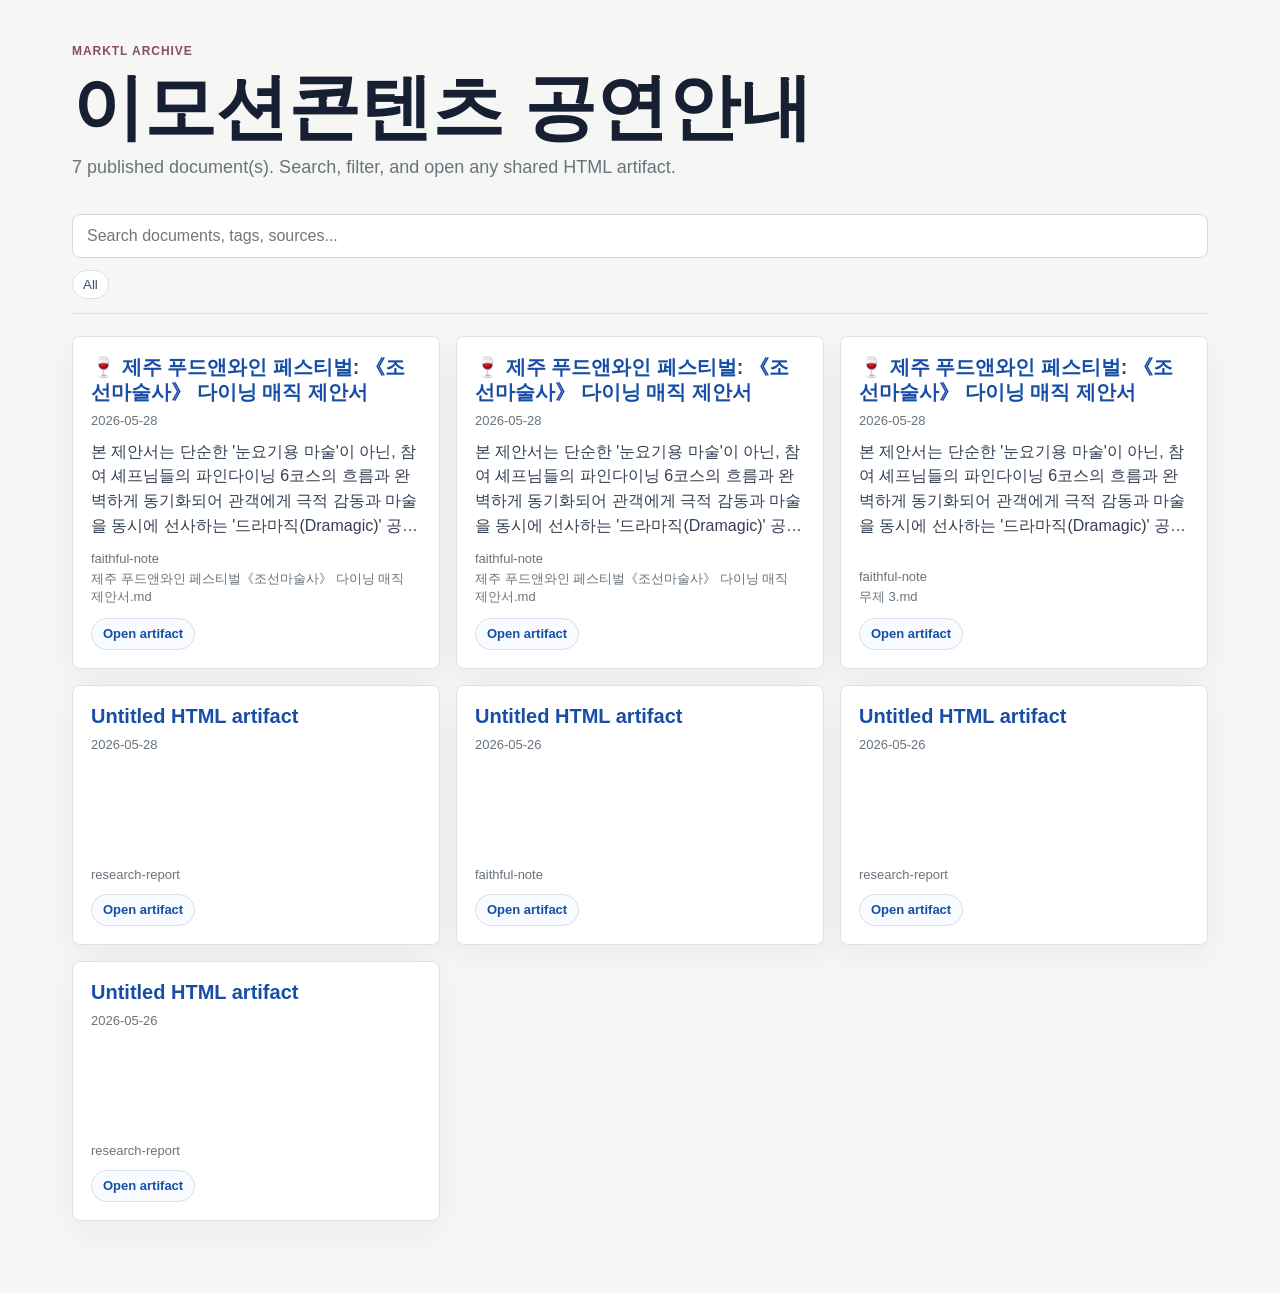
==== commit 28fc630a: "Publish MarkTL export index.html" ====
--- a/index.html
+++ b/index.html
@@ -23,7 +23,7 @@
 </style>
 </head>
 <body><main>
-<section class="hero"><div class="eyebrow">MarkTL Archive</div><h1>이모션콘텐츠 공연안내</h1><p class="meta"><span id="count">6</span> published document(s). Search, filter, and open any shared HTML artifact.</p></section>
+<section class="hero"><div class="eyebrow">MarkTL Archive</div><h1>이모션콘텐츠 공연안내</h1><p class="meta"><span id="count">7</span> published document(s). Search, filter, and open any shared HTML artifact.</p></section>
 <section class="toolbar" aria-label="Archive controls"><input id="search" type="search" placeholder="Search documents, tags, sources..." aria-label="Search documents"><div class="tagbar"><button type="button" data-tag="">All</button></div></section>
 <section class="grid" id="items"><article class="item" data-search="🍷 제주 푸드앤와인 페스티벌: 《조선마술사》 다이닝 매직 제안서 제주-푸드앤와인-페스티벌-조선마술사-다이닝-매직-제안서 본 제안서는 단순한 &#39;눈요기용 마술&#39;이 아닌, 참여 셰프님들의 파인다이닝 6코스의 흐름과 완벽하게 동기화되어 관객에게 극적 감동과 마술을 동시에 선사하는 &#39;드라마직(dramagic)&#39; 공연 기획안입니다. 1. 기획 의도: 식사를 방해하지 않는 완벽한 서사 구조 고급 다이닝 행사에서 마술 공연은 자칫 식사의 흐름을 끊거나 제주 푸드앤와인 페스티벌《조선마술사》 다이닝 매직 제안서.md faithful-note" data-tags="">
 <div class="item-top"><a href="https://showartist.github.io/emotioncontents-pages/s/1s7vsf5/">🍷 제주 푸드앤와인 페스티벌: 《조선마술사》 다이닝 매직 제안서</a><span>2026-05-28</span></div>
@@ -32,35 +32,42 @@
 
 <a class="open-link" href="https://showartist.github.io/emotioncontents-pages/s/1s7vsf5/">Open artifact</a>
 </article>
-<article class="item" data-search="🍷 제주 푸드앤와인 페스티벌: 《조선마술사》 다이닝 매직 제안서 ë¬´ì -3 본 제안서는 단순한 &#39;눈요기용 마술&#39;이 아닌, 참여 셰프님들의 파인다이닝 6코스의 흐름과 완벽하게 동기화되어 관객에게 극적 감동과 마술을 동시에 선사하는 &#39;드라마직(dramagic)&#39; 공연 기획안입니다. 1. 기획 의도: 식사를 방해하지 않는 완벽한 서사 구조 고급 다이닝 행사에서 마술 공연은 자칫 식사의 흐름을 끊거나 무제 3.md faithful-note" data-tags="">
+<article class="item" data-search="🍷 제주 푸드앤와인 페스티벌: 《조선마술사》 다이닝 매직 제안서 ì ì£¼-í¸ëì¤ìì¸-íì¤í°ë²-ì¡°ì ë§ì ì¬-ë¤ì´ë-ë§¤ì§-ì ìì 본 제안서는 단순한 &#39;눈요기용 마술&#39;이 아닌, 참여 셰프님들의 파인다이닝 6코스의 흐름과 완벽하게 동기화되어 관객에게 극적 감동과 마술을 동시에 선사하는 &#39;드라마직(dramagic)&#39; 공연 기획안입니다. 1. 기획 의도: 식사를 방해하지 않는 완벽한 서사 구조 고급 다이닝 행사에서 마술 공연은 자칫 식사의 흐름을 끊거나 제주 푸드앤와인 페스티벌《조선마술사》 다이닝 매직 제안서.md faithful-note" data-tags="">
+<div class="item-top"><a href="https://showartist.github.io/emotioncontents-pages/s/1s7vsf5/">🍷 제주 푸드앤와인 페스티벌: 《조선마술사》 다이닝 매직 제안서</a><span>2026-05-28</span></div>
+<p>본 제안서는 단순한 &#39;눈요기용 마술&#39;이 아닌, 참여 셰프님들의 파인다이닝 6코스의 흐름과 완벽하게 동기화되어 관객에게 극적 감동과 마술을 동시에 선사하는 &#39;드라마직(Dramagic)&#39; 공연 기획안입니다. 1. 기획 의도: 식사를 방해하지 않는 완벽한 서사 구조 고급 다이닝 행사에서 마술 공연은 자칫 식사의 흐름을 끊거나</p>
+<div class="item-meta"><span>faithful-note</span><span>제주 푸드앤와인 페스티벌《조선마술사》 다이닝 매직 제안서.md</span></div>
+
+<a class="open-link" href="https://showartist.github.io/emotioncontents-pages/s/1s7vsf5/">Open artifact</a>
+</article>
+<article class="item" data-search="🍷 제주 푸드앤와인 페스티벌: 《조선마술사》 다이닝 매직 제안서 ã«â¬â´ã¬â â-3 본 제안서는 단순한 &#39;눈요기용 마술&#39;이 아닌, 참여 셰프님들의 파인다이닝 6코스의 흐름과 완벽하게 동기화되어 관객에게 극적 감동과 마술을 동시에 선사하는 &#39;드라마직(dramagic)&#39; 공연 기획안입니다. 1. 기획 의도: 식사를 방해하지 않는 완벽한 서사 구조 고급 다이닝 행사에서 마술 공연은 자칫 식사의 흐름을 끊거나 무제 3.md faithful-note" data-tags="">
 <div class="item-top"><a href="https://showartist.github.io/emotioncontents-pages/s/qbv37t/">🍷 제주 푸드앤와인 페스티벌: 《조선마술사》 다이닝 매직 제안서</a><span>2026-05-28</span></div>
 <p>본 제안서는 단순한 &#39;눈요기용 마술&#39;이 아닌, 참여 셰프님들의 파인다이닝 6코스의 흐름과 완벽하게 동기화되어 관객에게 극적 감동과 마술을 동시에 선사하는 &#39;드라마직(Dramagic)&#39; 공연 기획안입니다. 1. 기획 의도: 식사를 방해하지 않는 완벽한 서사 구조 고급 다이닝 행사에서 마술 공연은 자칫 식사의 흐름을 끊거나</p>
 <div class="item-meta"><span>faithful-note</span><span>무제 3.md</span></div>
 
 <a class="open-link" href="https://showartist.github.io/emotioncontents-pages/s/qbv37t/">Open artifact</a>
 </article>
-<article class="item" data-search="🍷 제주 푸드앤와인 페스티벌: 《조선마술사》 다이닝 매직 제안서 ã«â¬â´ã¬â â-3 본 제안서는 단순한 &#39;눈요기용 마술&#39;이 아닌, 참여 셰프님들의 파인다이닝 6코스의 흐름과 완벽하게 동기화되어 관객에게 극적 감동과 마술을 동시에 선사하는 &#39;드라마직(dramagic)&#39; 공연 기획안입니다. 1. 기획 의도: 식사를 방해하지 않는 완벽한 서사 구조 고급 다이닝 행사에서 마술 공연은 자칫 식사의 흐름을 끊거나 무제 3.md research-report" data-tags="">
-<div class="item-top"><a href="https://showartist.github.io/emotioncontents-pages/s/qbv37t/">🍷 제주 푸드앤와인 페스티벌: 《조선마술사》 다이닝 매직 제안서</a><span>2026-05-28</span></div>
-<p>본 제안서는 단순한 &#39;눈요기용 마술&#39;이 아닌, 참여 셰프님들의 파인다이닝 6코스의 흐름과 완벽하게 동기화되어 관객에게 극적 감동과 마술을 동시에 선사하는 &#39;드라마직(Dramagic)&#39; 공연 기획안입니다. 1. 기획 의도: 식사를 방해하지 않는 완벽한 서사 구조 고급 다이닝 행사에서 마술 공연은 자칫 식사의 흐름을 끊거나</p>
-<div class="item-meta"><span>research-report</span><span>무제 3.md</span></div>
+<article class="item" data-search="untitled html artifact ãâ«ãâ¬ãâ´ãâ¬ãâ ãâ-3 research-report" data-tags="">
+<div class="item-top"><a href="https://showartist.github.io/emotioncontents-pages/s/qbv37t/">Untitled HTML artifact</a><span>2026-05-28</span></div>
+
+<div class="item-meta"><span>research-report</span></div>
 
 <a class="open-link" href="https://showartist.github.io/emotioncontents-pages/s/qbv37t/">Open artifact</a>
 </article>
-<article class="item" data-search="untitled html artifact ãâ¬ãâãâ¸ãâ¬ãâãâãâ¬ãâãâãâ¬ãâãâãâªãâ°ãâãâ¬ãâãâ¥ãâ¬ãâãâ ãâªãâ¸ãâ°ãâ­ãâãâãâ«ãâ§ãâãâ¬ãâãâ  faithful-note" data-tags="">
+<article class="item" data-search="untitled html artifact ãâãâ¬ãâãâãâãâ¸ãâãâ¬ãâãâãâãâãâãâ¬ãâãâãâãâãâãâ¬ãâãâãâãâãâãâªãâãâ°ãâãâãâãâ¬ãâãâãâãâ¥ãâãâ¬ãâãâãâãâ ãâãâªãâãâ¸ãâãâ°ãâãâ­ãâãâãâãâãâãâ«ãâãâ§ãâãâãâãâ¬ãâãâãâãâ  faithful-note" data-tags="">
 <div class="item-top"><a href="https://showartist.github.io/emotioncontents-pages/s/w2xf23/">Untitled HTML artifact</a><span>2026-05-26</span></div>
 
 <div class="item-meta"><span>faithful-note</span></div>
 
 <a class="open-link" href="https://showartist.github.io/emotioncontents-pages/s/w2xf23/">Open artifact</a>
 </article>
-<article class="item" data-search="untitled html artifact ãâãâ¬ãâãâãâãâ¸ãâãâ¬ãâãâãâãâãâãâ¬ãâãâãâãâãâãâ¬ãâãâãâãâãâãâªãâãâ°ãâãâãâãâ¬ãâãâãâãâ¥ãâãâ¬ãâãâãâãâ ãâãâªãâãâ¸ãâãâ°ãâãâ­ãâãâãâãâãâãâ«ãâãâ§ãâãâãâãâ¬ãâãâãâãâ  research-report" data-tags="">
+<article class="item" data-search="untitled html artifact ãâãâãâãâ¬ãâãâãâãâãâãâãâãâ¸ãâãâãâãâ¬ãâãâãâãâãâãâãâãâãâãâãâãâ¬ãâãâãâãâãâãâãâãâãâãâãâãâ¬ãâãâãâãâãâãâãâãâãâãâãâãâªãâãâãâãâ°ãâãâãâãâãâãâãâãâ¬ãâãâãâãâãâãâãâãâ¥ãâãâãâãâ¬ãâãâãâãâãâãâãâãâ ãâãâãâãâªãâãâãâãâ¸ãâãâãâãâ°ãâãâãâãâ­ãâãâãâãâãâãâãâãâãâãâãâãâ«ãâãâãâãâ§ãâãâãâãâãâãâãâãâ¬ãâãâãâãâãâãâãâãâ  research-report" data-tags="">
 <div class="item-top"><a href="https://showartist.github.io/emotioncontents-pages/ (/s/w2xf23/">Untitled HTML artifact</a><span>2026-05-26</span></div>
 
 <div class="item-meta"><span>research-report</span></div>
 
 <a class="open-link" href="https://showartist.github.io/emotioncontents-pages/ (/s/w2xf23/">Open artifact</a>
 </article>
-<article class="item" data-search="untitled html artifact ãâãâãâãâ¬ãâãâãâãâãâãâãâãâ¸ãâãâãâãâ¬ãâãâãâãâãâãâãâãâãâãâãâãâ¬ãâãâãâãâãâãâãâãâãâãâãâãâ¬ãâãâãâãâãâãâãâãâãâãâãâãâªãâãâãâãâ°ãâãâãâãâãâãâãâãâ¬ãâãâãâãâãâãâãâãâ¥ãâãâãâãâ¬ãâãâãâãâãâãâãâãâ ãâãâãâãâªãâãâãâãâ¸ãâãâãâãâ°ãâãâãâãâ­ãâãâãâãâãâãâãâãâãâãâãâãâ«ãâãâãâãâ§ãâãâãâãâãâãâãâãâ¬ãâãâãâãâãâãâãâãâ  research-report" data-tags="">
+<article class="item" data-search="untitled html artifact ãâãâãâãâãâãâãâãâ¬ãâãâãâãâãâãâãâãâãâãâãâãâãâãâãâãâ¸ãâãâãâãâãâãâãâãâ¬ãâãâãâãâãâãâãâãâãâãâãâãâãâãâãâãâãâãâãâãâãâãâãâãâ¬ãâãâãâãâãâãâãâãâãâãâãâãâãâãâãâãâãâãâãâãâãâãâãâãâ¬ãâãâãâãâãâãâãâãâãâãâãâãâãâãâãâãâãâãâãâãâãâãâãâãâªãâãâãâãâãâãâãâãâ°ãâãâãâãâãâãâãâãâãâãâãâãâãâãâãâãâ¬ãâãâãâãâãâãâãâãâãâãâãâãâãâãâãâãâ¥ãâãâãâãâãâãâãâãâ¬ãâãâãâãâãâãâãâãâãâãâãâãâãâãâãâãâ ãâãâãâãâãâãâãâãâªãâãâãâãâãâãâãâãâ¸ãâãâãâãâãâãâãâãâ°ãâãâãâãâãâãâãâãâ­ãâãâãâãâãâãâãâãâãâãâãâãâãâãâãâãâãâãâãâãâãâãâãâãâ«ãâãâãâãâãâãâãâãâ§ãâãâãâãâãâãâãâãâãâãâãâãâãâãâãâãâ¬ãâãâãâãâãâãâãâãâãâãâãâãâãâãâãâãâ  research-report" data-tags="">
 <div class="item-top"><a href="https://showartist.github.io/emotioncontents-pages/ (/s/w2xf23/">Untitled HTML artifact</a><span>2026-05-26</span></div>
 
 <div class="item-meta"><span>research-report</span></div>
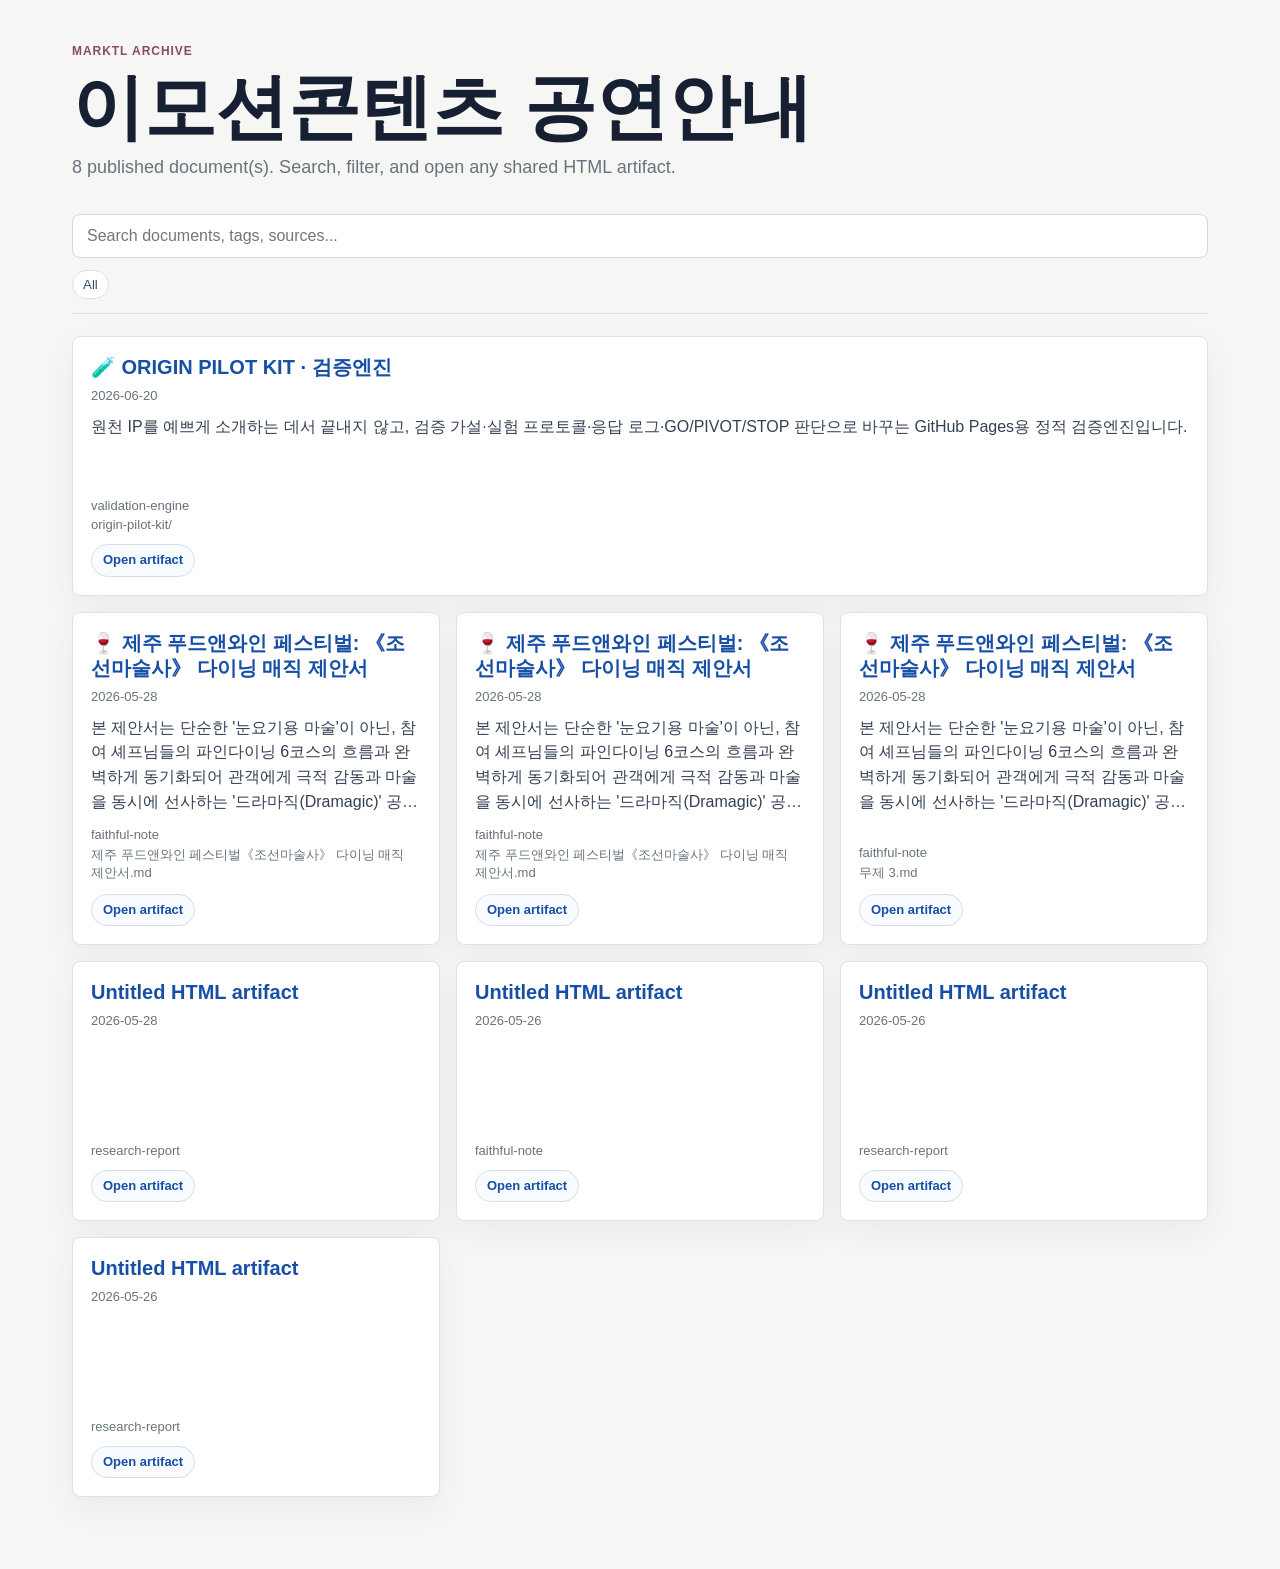
==== commit bb4170d1: "feat: add origin pilot kit validation engine" ====
--- a/index.html
+++ b/index.html
@@ -25,6 +25,7 @@
 <body><main>
 <section class="hero"><div class="eyebrow">MarkTL Archive</div><h1>이모션콘텐츠 공연안내</h1><p class="meta"><span id="count">7</span> published document(s). Search, filter, and open any shared HTML artifact.</p></section>
 <section class="toolbar" aria-label="Archive controls"><input id="search" type="search" placeholder="Search documents, tags, sources..." aria-label="Search documents"><div class="tagbar"><button type="button" data-tag="">All</button></div></section>
+<section class="grid" style="margin-bottom:16px"><article class="item" data-search="origin pilot kit 검증엔진 validation engine kaist ai 콘텐츠 ip 검증"><div class="item-top"><a href="https://showartist.github.io/emotioncontents-pages/origin-pilot-kit/">🧪 ORIGIN PILOT KIT · 검증엔진</a><span>2026-06-20</span></div><p>원천 IP를 예쁘게 소개하는 데서 끝내지 않고, 검증 가설·실험 프로토콜·응답 로그·GO/PIVOT/STOP 판단으로 바꾸는 GitHub Pages용 정적 검증엔진입니다.</p><div class="item-meta"><span>validation-engine</span><span>origin-pilot-kit/</span></div><a class="open-link" href="https://showartist.github.io/emotioncontents-pages/origin-pilot-kit/">Open artifact</a></article></section>
 <section class="grid" id="items"><article class="item" data-search="🍷 제주 푸드앤와인 페스티벌: 《조선마술사》 다이닝 매직 제안서 제주-푸드앤와인-페스티벌-조선마술사-다이닝-매직-제안서 본 제안서는 단순한 &#39;눈요기용 마술&#39;이 아닌, 참여 셰프님들의 파인다이닝 6코스의 흐름과 완벽하게 동기화되어 관객에게 극적 감동과 마술을 동시에 선사하는 &#39;드라마직(dramagic)&#39; 공연 기획안입니다. 1. 기획 의도: 식사를 방해하지 않는 완벽한 서사 구조 고급 다이닝 행사에서 마술 공연은 자칫 식사의 흐름을 끊거나 제주 푸드앤와인 페스티벌《조선마술사》 다이닝 매직 제안서.md faithful-note" data-tags="">
 <div class="item-top"><a href="https://showartist.github.io/emotioncontents-pages/s/1s7vsf5/">🍷 제주 푸드앤와인 페스티벌: 《조선마술사》 다이닝 매직 제안서</a><span>2026-05-28</span></div>
 <p>본 제안서는 단순한 &#39;눈요기용 마술&#39;이 아닌, 참여 셰프님들의 파인다이닝 6코스의 흐름과 완벽하게 동기화되어 관객에게 극적 감동과 마술을 동시에 선사하는 &#39;드라마직(Dramagic)&#39; 공연 기획안입니다. 1. 기획 의도: 식사를 방해하지 않는 완벽한 서사 구조 고급 다이닝 행사에서 마술 공연은 자칫 식사의 흐름을 끊거나</p>
